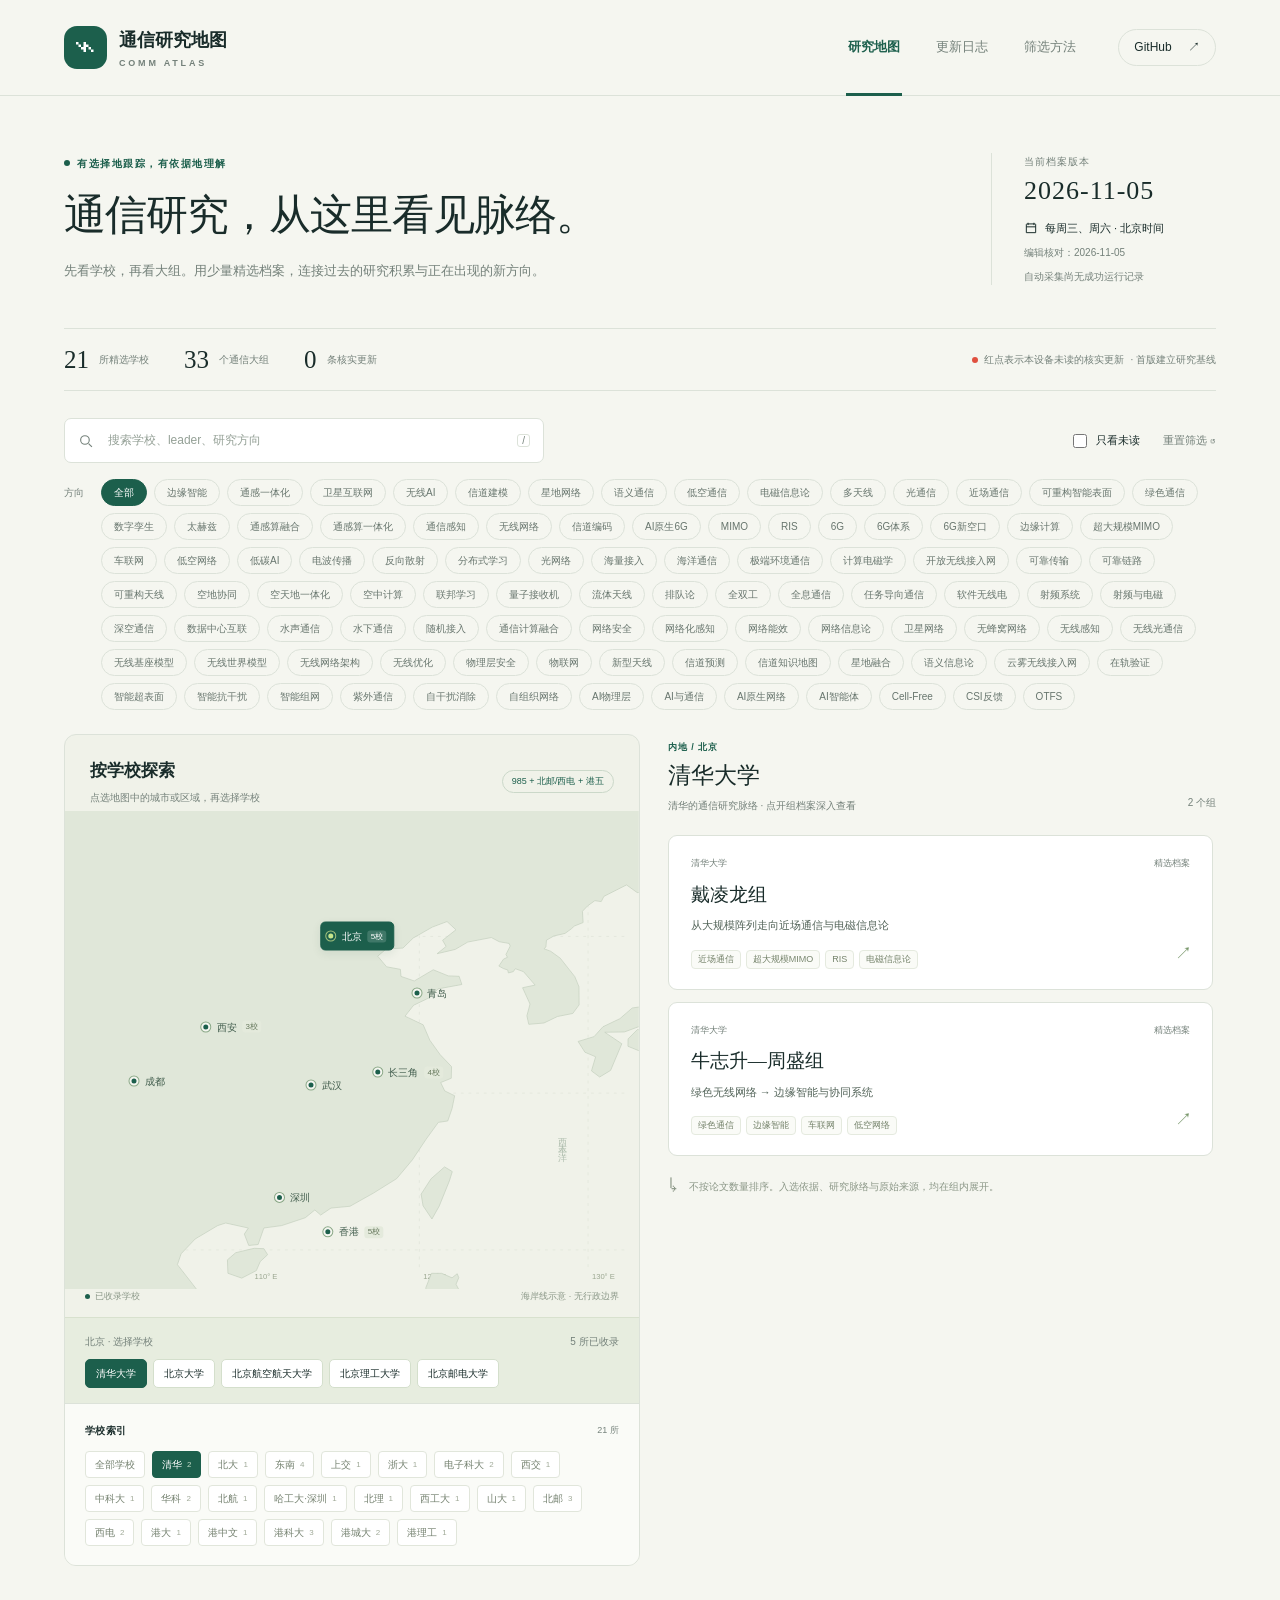
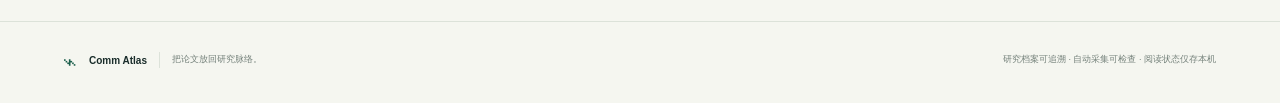
==== index.html @ b3188ad3 "Build curated communication group atlas with evidence and scheduled updates" ====
<!doctype html>
<html lang="zh-CN">
<head>
  <meta charset="utf-8">
  <meta name="viewport" content="width=device-width,initial-scale=1">
  <meta name="theme-color" content="#f4f5ef">
  <meta name="description" content="精选985、北邮、西电与香港五所大学的通信研究大组，按学校地图浏览研究主线与核实更新。">
  <title>通信研究地图 · Comm Atlas</title>
  <link rel="stylesheet" href="styles.css">
  <script src="app.js" defer></script>
</head>
<body>
<a class="skip-link" href="#workspace">跳到研究地图</a>
<header class="topbar">
  <a class="brand" href="./" aria-label="通信研究地图首页"><span class="brand-symbol" aria-hidden="true">⌁</span><span>通信研究地图<small>COMM ATLAS</small></span></a>
  <nav class="topnav" aria-label="主导航"><button class="nav-item active" data-view="atlas" type="button">研究地图</button><button class="nav-item" data-view="changes" type="button">更新日志 <span id="change-count"></span></button><button class="nav-item" data-view="method" type="button">筛选方法</button></nav>
  <a class="github-link" id="github-link" href="https://github.com/hongjinrui/To-Know-Communication-Groups" target="_blank" rel="noopener noreferrer" aria-label="打开 GitHub 项目">GitHub <span aria-hidden="true">↗</span></a>
</header>
<main>
  <section class="hero" aria-labelledby="page-title">
    <div class="hero-main"><p class="eyebrow"><span class="live-marker"></span> 有选择地跟踪，有依据地理解</p><h1 id="page-title">通信研究，<br class="mobile-break">从这里看见脉络。</h1><p class="hero-description">先看学校，再看大组。用少量精选档案，连接过去的研究积累与正在出现的新方向。</p></div>
    <div class="hero-aside"><div class="edition-label">当前档案版本</div><div id="edition" class="edition-date">正在读取</div><div class="schedule"><svg width="14" height="14" viewBox="0 0 24 24" fill="none" aria-hidden="true"><path d="M7 3v4M17 3v4M4 10h16M5 5h14a1 1 0 0 1 1 1v14H4V6a1 1 0 0 1 1-1Z" stroke="currentColor" stroke-width="1.7"/></svg> 每周三、周六 · 北京时间</div><div id="editorial-status" class="collection-status"></div><div id="collection-status" class="collection-status">核实档案与自动采集分别标记</div></div>
  </section>
  <div class="overview-strip" aria-label="档案规模"><div><strong id="school-total">—</strong><span>所精选学校</span></div><div><strong id="group-total">—</strong><span>个通信大组</span></div><div><strong id="verified-total">—</strong><span>条核实更新</span></div><p><span class="small-dot" aria-hidden="true"></span> 红点表示本设备未读的核实更新<span class="mobile-hide"> · 首版建立研究基线</span></p></div>
  <section id="atlas-view" class="view active" aria-label="研究地图">
    <div class="toolbar"><label class="search-field"><svg width="18" height="18" viewBox="0 0 24 24" fill="none" aria-hidden="true"><circle cx="10.5" cy="10.5" r="6.5" stroke="currentColor" stroke-width="1.7"/><path d="m16 16 5 5" stroke="currentColor" stroke-width="1.7"/></svg><input id="search" type="search" autocomplete="off" placeholder="搜索学校、leader、研究方向" aria-label="搜索学校、组负责人或研究方向"><kbd aria-hidden="true">/</kbd></label><label class="unread-filter"><input id="unread-only" type="checkbox"><span>只看未读</span></label><button id="reset-filters" class="text-button" type="button">重置筛选 ↺</button></div>
    <div class="topic-toolbar"><span class="filter-label">方向</span><div id="topic-filters" class="topic-filters" aria-label="按研究方向筛选"></div></div>
    <div id="workspace" class="workspace" tabindex="-1">
      <section class="map-panel" aria-labelledby="map-title"><div class="panel-heading"><div><h2 id="map-title">按学校探索</h2><p>点选地图中的城市或区域，再选择学校</p></div><span class="scope-badge">985 + 北邮/西电 + 港五</span></div><div id="map" class="map" aria-label="学校地理位置示意图"><div class="map-loading">正在绘制学校地图…</div></div><div class="map-footer"><span><i class="map-legend-dot"></i> 已收录学校</span><span>海岸线示意 · 无行政边界</span></div><div id="city-schools" class="city-schools" aria-live="polite"></div><div class="school-explorer"><div class="mini-heading"><h3>学校索引</h3><span id="school-visible-count"></span></div><div id="school-index" class="school-index"></div></div></section>
      <section class="groups-panel" aria-labelledby="groups-title"><div class="groups-heading"><div><p id="selected-school-overline" class="eyebrow">精选研究档案</p><h2 id="groups-title">从一个学校开始</h2><p id="groups-subtitle">选择学校，查看该校值得长期跟踪的大组。</p></div><span id="visible-groups" class="count-label"></span></div><div id="group-list" class="group-list" aria-live="polite"></div><div class="editor-note"><span aria-hidden="true">↳</span><p>不按论文数量排序。入选依据、研究脉络与原始来源，均在组内展开。</p></div></section>
    </div>
  </section>
  <section id="changes-view" class="view reading-view" aria-labelledby="changes-title" hidden><div class="section-intro"><p class="eyebrow">RESEARCH LOG</p><h2 id="changes-title">只看值得关注的变化</h2><p>已核实更新进入组日志并点亮红点。arXiv 自动采集的论文先进入候选池，尚不代表方向发生变化。</p></div><p id="pipeline-status" class="pipeline-status"></p><div id="updates-feed"></div><details class="candidate-section"><summary><span>arXiv 待核实候选</span><span id="candidate-count">0 篇</span></summary><p class="muted">仅命中作者及通信相关关键词。归属、贡献与研究方向仍需结合论文和组官网复核，不计为核实更新。</p><div id="candidate-list"></div></details></section>
  <section id="method-view" class="view reading-view" aria-labelledby="method-title" hidden><div class="section-intro"><p class="eyebrow">EDITORIAL PRINCIPLES</p><h2 id="method-title">少而准，比全而杂更有用。</h2><p>这是一个有取舍、可纠正的研究观察名单，不是学者排名，也不是对未收录团队的评价。</p></div><div class="method-grid"><article class="method-card"><span>01 / 范围</span><h3>先守住学科与学校边界</h3><p>以通信工程为主线，关注无线通信、网络、信息理论及相关信号处理。境内以985为范围，并补充北京邮电大学、西安电子科技大学；香港限港大、港中文、港科大、港城大、港理工。其他学校与境外地区暂不纳入。</p></article><article class="method-card"><span>02 / 入选</span><h3>看积累与团队，而非发文量</h3><p>交叉查看持续的研究主线、稳定团队或实验室、代表性贡献和同行认可。个人荣誉只是证据之一；不因单篇热点论文或论文数量直接入选。</p></article><article class="method-card"><span>03 / 归纳</span><h3>明确区分事实与跟踪问题</h3><p>“过去积累”和“当前方向”由公开来源支持。“下一步看什么”是编辑提出的观察问题，不代表团队已公布的未来计划。每个档案保留可回溯的原始链接。</p></article><article class="method-card"><span>04 / 更新</span><h3>先采集，再核实，最后归纳</h3><p>每周三、周六检索arXiv候选。作者重名、归属不明和仅更新版本的论文不能直接变成方向结论；核实后才进入研究日志并产生红点。</p></article><article class="method-card"><span>05 / 阅读</span><h3>让变化先被看见</h3><p>本轮更新标签比较档案发布版本；红点表示这台设备尚未读过的核实更新。打开组档案即可标为已读。阅读状态仅保存在当前浏览器。</p></article><article class="method-card"><span>06 / 边界</span><h3>保留不确定性与空白</h3><p>首版是精选基线，不声称穷尽全部符合条件的大组。未收录学校不等于没有好团队。合作论文不等于同一团队，预印本也不等于已通过同行评审。</p></article></div><div class="map-credit">地图海岸线：Natural Earth，1:110m land，公有领域。地图仅用于研究机构的位置示意，不表示行政边界。<a href="data/coverage.json" target="_blank" rel="noopener noreferrer">查看46所学校的范围盘点 ↗</a><a href="https://www.naturalearthdata.com/about/terms-of-use/" target="_blank" rel="noopener noreferrer">数据说明 ↗</a></div></section>
  <div id="load-error" class="error-state" hidden><h2>研究档案暂时未能读取</h2><p>请刷新页面，或通过 GitHub 项目查看数据文件。</p><button type="button" id="retry-load">重新读取</button></div>
</main>
<footer class="footer"><div><span class="footer-mark">⌁</span><strong>Comm Atlas</strong><span>把论文放回研究脉络。</span></div><p>研究档案可追溯 · 自动采集可检查 · 阅读状态仅存本机</p></footer>
<dialog id="group-dialog" class="group-dialog" aria-labelledby="detail-title"><button type="button" id="close-dialog" class="close-dialog" aria-label="关闭研究档案">×</button><div id="group-detail"></div></dialog>
<div id="toast" role="status" aria-live="polite"></div>
</body>
</html>
---- styles.css ----
:root{--bg:#f5f6f0;--paper:#fff;--ink:#192c2a;--muted:#74817a;--line:#dce2d9;--green:#1c5f4c;--green-light:#e5eee4;--lime:#c5e58b;--red:#e0503f;--amber:#97651f;--serif:Georgia,'Songti SC','Noto Serif CJK SC',serif;--sans:Inter,-apple-system,BlinkMacSystemFont,'Segoe UI','PingFang SC','Microsoft YaHei',sans-serif}*{box-sizing:border-box}body{margin:0;background:var(--bg);color:var(--ink);font:14px/1.7 var(--sans)}button,input{font:inherit}button,a,input,summary{touch-action:manipulation}button{cursor:pointer}a{color:var(--green);text-decoration:none}a:hover{text-decoration:underline}button{color:inherit}button:focus-visible,a:focus-visible,input:focus-visible,summary:focus-visible{outline:3px solid #9dbc73;outline-offset:4px}button:disabled{cursor:default}button{border:0;background:none}input{min-width:0}.skip-link{position:fixed;top:-80px;left:20px;z-index:100;background:var(--green);color:#fff;padding:12px}.skip-link:focus{top:8px}.topbar{height:96px;max-width:1440px;margin:auto;padding:0 5%;display:flex;align-items:center;gap:40px;border-bottom:1px solid var(--line)}.brand{display:flex;align-items:center;gap:12px;font-size:18px;color:var(--ink);font-weight:650;white-space:nowrap}.brand:hover{text-decoration:none}.brand small{display:block;color:var(--muted);font-size:9px;letter-spacing:2.8px;line-height:1.6}.brand-symbol{display:flex;align-items:center;justify-content:center;color:#fff;background:var(--green);height:43px;width:43px;border-radius:13px;font-size:40px;font-weight:400;line-height:1;padding-bottom:8px}.topnav{display:flex;align-self:stretch;align-items:stretch;margin-left:auto;gap:32px}.nav-item{font-size:13px;color:var(--muted);position:relative;padding:0 2px}.nav-item.active{color:var(--green);font-weight:650}.nav-item.active:after{content:'';position:absolute;bottom:-1px;height:3px;left:0;right:0;background:var(--green)}#change-count:not(:empty){background:var(--green-light);color:var(--green);padding:1px 6px;border-radius:10px;font-size:10px;margin-left:3px}.github-link{font-size:12px;padding:7px 15px;border:1px solid var(--line);border-radius:99px;color:var(--ink)}.github-link span{margin-left:13px}main{max-width:1440px;margin:auto;padding:0 5%}.hero{display:flex;justify-content:space-between;gap:40px;padding:57px 0 43px;align-items:center}.eyebrow{font-size:10px;text-transform:uppercase;letter-spacing:1.5px;color:var(--green);font-weight:650;margin:0 0 15px;display:flex;align-items:center;gap:7px}.live-marker{display:inline-block;width:6px;height:6px;border-radius:50%;background:var(--green)}h1,h2,h3,p{margin-top:0}h1{font-family:var(--serif);font-weight:500;font-size:42px;letter-spacing:-1px;line-height:1.35;margin:0 0 16px}.hero-description{font-size:13px;line-height:1.9;color:var(--muted);margin:0;max-width:580px}.hero-aside{min-width:225px;border-left:1px solid var(--line);padding-left:32px}.edition-label{font-size:10px;color:var(--muted);letter-spacing:1px;margin-bottom:4px}.edition-date{font-family:var(--serif);font-size:26px;line-height:1.3;letter-spacing:1px;margin-bottom:11px}.schedule{font-size:11px;display:flex;align-items:center;gap:7px}.collection-status{font-size:10px;color:var(--muted);margin-top:7px;max-width:240px}.collection-status.error{color:#a36b2d}.mobile-break{display:none}.overview-strip{display:flex;gap:35px;border-top:1px solid var(--line);border-bottom:1px solid var(--line);padding:18px 0;align-items:center}.overview-strip>div{display:flex;align-items:center;gap:10px}.overview-strip strong{font-size:25px;line-height:1;font-weight:500;font-family:var(--serif)}.overview-strip span{font-size:10px;color:var(--muted)}.overview-strip p{margin:0 0 0 auto;font-size:10px;color:var(--muted);display:flex;align-items:center;gap:6px}.small-dot{height:6px;width:6px;border-radius:50%;background:var(--red);display:inline-block;flex-shrink:0}.toolbar{display:flex;align-items:center;padding:27px 0 16px;gap:23px}.search-field{display:flex;align-items:center;gap:12px;background:#fff;border:1px solid var(--line);border-radius:7px;padding:10px 13px;width:480px;color:var(--muted)}.search-field:focus-within{border-color:var(--green)}.search-field input{border:0;outline:0!important;background:none;width:100%;font-size:12px;color:var(--ink)}.search-field input::placeholder{color:#94a096}.search-field kbd{font:10px var(--sans);border:1px solid var(--line);border-radius:3px;padding:0 4px}.unread-filter{margin-left:auto;display:flex;align-items:center;gap:6px;font-size:11px;cursor:pointer;white-space:nowrap}.unread-filter input{accent-color:var(--green);height:14px;width:14px}.text-button{font-size:11px;color:var(--muted);padding:6px 0;white-space:nowrap}.text-button:hover{color:var(--green)}.topic-toolbar{display:flex;align-items:flex-start;gap:17px;padding:0 0 24px}.filter-label{font-size:10px;color:var(--muted);padding-top:5px;white-space:nowrap}.topic-filters{display:flex;gap:7px;flex-wrap:wrap}.topic-chip{font-size:10px;color:#68766e;padding:3px 12px;border:1px solid var(--line);border-radius:99px;line-height:1.9;background:transparent;transition:background .15s,color .15s}.topic-chip:hover{background:#edf0e8}.topic-chip.active{background:var(--green);border-color:var(--green);color:#fff}.workspace{display:grid;grid-template-columns:1.05fr 1fr;gap:28px;outline:none}.map-panel{border:1px solid var(--line);border-radius:12px;background:#f0f2e9;overflow:hidden;align-self:start}.panel-heading{padding:22px 25px 5px;display:flex;align-items:center;justify-content:space-between}.panel-heading h2{font-size:17px;margin:0 0 3px;font-weight:600}.panel-heading p{font-size:10px;margin:0;color:var(--muted)}.scope-badge{font-size:9px;color:var(--green);border:1px solid #cbd8c9;border-radius:99px;padding:3px 9px;white-space:nowrap}.map{position:relative;width:100%;aspect-ratio:1.2;isolation:isolate}.map-svg{width:100%;height:100%;display:block}.land{fill:#e0e7d9;stroke:#c4d0bf;stroke-width:.7;vector-effect:non-scaling-stroke}.grid-line{stroke:#dfe4d9;stroke-width:.7;stroke-dasharray:3 5}.map-coordinate{font-size:8px;fill:#9ba791;font-family:var(--sans)}.map-pin{position:absolute;transform:translate(-50%,-50%);display:flex;align-items:center;gap:6px;padding:5px 7px 5px 5px;border:1px solid transparent;border-radius:5px;font-size:10px;white-space:nowrap;z-index:2;transition:background .2s,opacity .2s;color:#405c4c}.map-pin i{display:block;width:9px;height:9px;border:2px solid var(--bg);border-radius:50%;background:var(--green);box-shadow:0 0 0 1px #8aa887;flex-shrink:0}.map-pin b{font-weight:550}.map-pin small{font-size:8px;background:#e4eadc;color:#67795d;border-radius:3px;padding:0 3px;line-height:1.5}.map-pin:hover,.map-pin.active{background:var(--green);border-color:var(--green);color:#fff;z-index:3;box-shadow:0 3px 10px #16432f16}.map-pin.active i,.map-pin:hover i{background:var(--lime);border-color:var(--green);box-shadow:0 0 0 1px #a1c17d}.map-pin.active small,.map-pin:hover small{background:#ffffff28;color:#fff}.map-pin.muted{opacity:.24}.map-pin.unread:after{content:'';width:5px;height:5px;background:var(--red);border:1px solid var(--bg);position:absolute;right:2px;top:1px;border-radius:50%}.map-water-label{position:absolute;font-size:9px;letter-spacing:5px;color:#aebdad;right:12%;top:67%;z-index:-1;writing-mode:vertical-rl}.map-loading{position:absolute;inset:0;display:grid;place-content:center;color:var(--muted);font-size:12px}.map-footer{padding:0 20px 13px;display:flex;justify-content:space-between;gap:10px;color:#8b9888;font-size:9px}.map-footer>span:first-child{display:flex;align-items:center;gap:5px}.map-legend-dot{display:inline-block;width:5px;height:5px;background:var(--green);border-radius:50%}.city-schools:empty{display:none}.city-schools{background:#e7eddf;padding:15px 20px;border-top:1px solid #d8e1ce}.city-label{font-size:10px;color:var(--muted);margin-bottom:9px;display:flex;justify-content:space-between}.city-school-buttons{display:flex;flex-wrap:wrap;gap:6px}.city-school-buttons button{padding:5px 10px;background:#fff;border:1px solid #d4dfcc;border-radius:5px;font-size:10px}.city-school-buttons button.active{background:var(--green);color:white;border-color:var(--green)}.school-explorer{padding:18px 20px 19px;background:#fafbf7;border-top:1px solid var(--line)}.mini-heading{display:flex;justify-content:space-between;align-items:center;margin-bottom:12px}.mini-heading h3{font-size:10px;font-weight:600;letter-spacing:.3px;margin:0}.mini-heading span{font-size:9px;color:var(--muted)}.school-index{display:flex;flex-wrap:wrap;gap:7px}.school-index button{font-size:10px;color:#74816f;border:1px solid #e1e6db;border-radius:4px;padding:4px 9px;background:var(--paper);display:flex;align-items:center;gap:5px}.school-index button.active{background:var(--green);color:#fff;border-color:var(--green)}.school-index button:hover{border-color:#86a17d}.school-index button small{font-size:8px;color:#a0aa98}.school-index button.active small{color:#c6dcc8}.groups-panel{min-width:0}.groups-heading{display:flex;align-items:flex-end;justify-content:space-between;gap:10px;padding:6px 0 21px}.groups-heading .eyebrow{font-size:9px;letter-spacing:1px;margin-bottom:5px}.groups-heading h2{font-size:23px;font-weight:500;font-family:var(--serif);margin:0 0 5px;line-height:1.4}.groups-heading p:last-child{font-size:10px;color:var(--muted);margin:0}.count-label{font-size:10px;color:var(--muted);white-space:nowrap;padding-bottom:3px}.group-list{display:flex;flex-direction:column;gap:12px;max-height:810px;overflow:auto;padding:0 3px 3px 0;scrollbar-width:thin;scrollbar-color:#bfcbbb transparent}.group-card{background:var(--paper);border:1px solid var(--line);border-radius:9px;text-align:left;display:block;width:100%;padding:20px 22px;transition:border-color .16s,box-shadow .16s,transform .16s;position:relative}.group-card:hover{border-color:#9fb797;box-shadow:0 4px 18px #223d2410;transform:translateY(-1px)}.group-card .card-overline{display:flex;justify-content:space-between;align-items:center;color:var(--muted);font-size:9px;margin-bottom:9px}.group-card h3{font-size:19px;font-family:var(--serif);font-weight:500;line-height:1.5;margin:0 0 6px;display:flex;align-items:center;gap:7px}.group-card h3 .small-dot{width:6px;height:6px;align-self:flex-start;margin-top:8px}.group-card .tagline{font-size:11px;color:#536459;line-height:1.85;margin:0 0 14px;padding-right:12px}.group-card .tags{display:flex;gap:5px;flex-wrap:wrap;padding-right:20px}.tag{font-size:9px;color:#75836b;border:1px solid #e5eadf;background:#fafbf7;border-radius:4px;padding:1px 6px;display:inline-block}.card-arrow{position:absolute;right:20px;bottom:20px;font-size:17px;color:#779669}.edition-badge{font-size:8px;background:#f4eddc;color:var(--amber);border:1px solid #e9ddbe;padding:0 6px;border-radius:3px}.editor-note{display:flex;gap:11px;align-items:flex-start;margin-top:19px;color:#8b9787;font-size:10px}.editor-note>span{font-size:19px;line-height:1}.editor-note p{margin:0}.empty-state{padding:50px 30px;border:1px dashed var(--line);border-radius:9px;text-align:center;color:var(--muted);background:#ffffff60;font-size:12px}.empty-state>span{display:block;font-size:27px;color:#b0bea5;margin-bottom:8px}.empty-state h3{font-size:15px;font-weight:500;color:#4c6555;margin:0 0 7px}.empty-state p{font-size:11px;margin:0;line-height:1.9}.view[hidden]{display:none!important}.reading-view{max-width:1000px;margin:0 auto;padding:45px 0 10px}.section-intro{max-width:660px;margin-bottom:30px}.section-intro h2{font-family:var(--serif);font-size:29px;font-weight:500;margin-bottom:13px;line-height:1.5}.section-intro>p:last-child{font-size:12px;line-height:1.95;color:var(--muted)}.method-grid{display:grid;grid-template-columns:1fr 1fr;gap:20px}.method-card{border:1px solid var(--line);background:#fff;padding:24px 27px;border-radius:9px}.method-card>span{font-size:9px;color:#8ca17b;letter-spacing:1px}.method-card h3{font-size:16px;margin:10px 0;font-weight:550}.method-card p{font-size:11px;color:var(--muted);line-height:2;margin:0}.map-credit{font-size:10px;color:#8a9784;margin-top:25px;line-height:1.9}.map-credit a{margin-left:6px}.log-entry{position:relative;border-left:1px solid #d6e0cf;padding:0 0 27px 27px;margin-left:5px}.log-entry:before{content:'';height:7px;width:7px;position:absolute;background:var(--green);border:3px solid var(--bg);box-shadow:0 0 0 1px #bed0b2;border-radius:50%;left:-7px;top:4px}.log-date{font-size:10px;color:#8a9b7d;letter-spacing:.5px}.log-entry h3{font-size:16px;margin:4px 0 7px;font-weight:550}.log-entry p{font-size:12px;color:#6e7f70;line-height:1.95;margin:0}.log-group-link{font-size:10px;color:var(--green);padding:0;text-decoration:underline;margin-bottom:8px;text-underline-offset:3px}.log-type{font-size:8px;background:var(--green-light);color:var(--green);padding:2px 6px;border-radius:3px;margin-left:7px;vertical-align:middle}.candidate-section{margin-top:30px;border:1px solid var(--line);border-radius:9px;background:#ffffff70;padding:0 23px}.candidate-section>summary{padding:18px 0;cursor:pointer;font-size:12px;display:flex;justify-content:space-between;gap:15px}.candidate-section>summary:before{content:'+';margin-right:8px;color:var(--muted)}.candidate-section[open]>summary:before{content:'−'}.candidate-section>summary>span:first-child{margin-right:auto}.candidate-section>summary>span:last-child{font-size:10px;color:var(--muted)}.candidate-section .muted{font-size:11px;color:var(--muted);line-height:1.9}.candidate-card{padding:16px 0;border-top:1px solid var(--line)}.candidate-card h4{font-size:12px;line-height:1.7;font-weight:550;margin:0 0 7px}.candidate-card p{font-size:10px;color:var(--muted);margin:0}.candidate-card a{font-size:10px;display:inline-block;margin-top:5px}.error-state{padding:50px;text-align:center;background:#fff3e4;border:1px solid #e7ccab;border-radius:10px;margin:25px 0}.error-state h2{font-size:18px}.error-state p{color:var(--muted);font-size:12px}.error-state button{border:1px solid var(--line);padding:6px 15px;border-radius:4px;background:#fff}.footer{max-width:1440px;margin:55px auto 0;padding:25px 5% 30px;border-top:1px solid var(--line);display:flex;align-items:center;justify-content:space-between;gap:20px}.footer>div{display:flex;align-items:center;gap:12px;font-size:10px}.footer-mark{color:var(--green);font-size:26px;line-height:1}.footer strong{font-weight:550}.footer>div>span:last-child{color:var(--muted);font-size:9px;border-left:1px solid var(--line);padding-left:12px}.footer p{font-size:9px;color:var(--muted);margin:0}.group-dialog{width:min(760px,calc(100% - 30px));max-height:90vh;border:1px solid #dce2d9;border-radius:15px;padding:0;color:var(--ink);background:#fafbf7;box-shadow:0 20px 100px #0d281d40}.group-dialog::backdrop{background:#132e255f;backdrop-filter:blur(3px)}.close-dialog{position:sticky;left:calc(100% - 45px);top:15px;z-index:5;display:block;margin-bottom:-45px;height:31px;width:31px;font-size:24px;line-height:24px;border:1px solid var(--line);border-radius:50%;background:#fafbf7;color:#687d6b}.close-dialog:hover{background:var(--green);color:#fff}.detail-header{padding:35px 38px 27px;background:#eef2e6;border-bottom:1px solid var(--line)}.detail-header .eyebrow{padding-right:35px;font-size:10px;margin-bottom:13px}.detail-header h2{font-family:var(--serif);font-size:32px;font-weight:500;margin:0 0 7px;line-height:1.5}.detail-tagline{font-size:13px;color:#4f6755;line-height:1.9;margin:0 0 14px}.detail-leaders{font-size:10px;color:var(--muted);margin:12px 0 0}.detail-leaders strong{color:#4d6653;font-weight:500}.detail-body{padding:27px 38px 34px}.detail-summary{font-size:12px;line-height:2;color:#5c725e;border-left:3px solid #9cb888;padding-left:16px;margin-bottom:26px}.detail-section{margin-bottom:26px}.detail-section h3{font-size:11px;font-weight:650;letter-spacing:.6px;margin:0 0 10px;display:flex;align-items:center;gap:9px}.detail-section h3>span{font-size:9px;color:#7a9972;letter-spacing:1px;font-weight:400}.detail-section p{font-size:12px;line-height:2.05;color:#5c705e;margin-bottom:0;white-space:pre-line}.next-question{background:#f0f3e9;border:1px solid #dce5d4;border-radius:7px;padding:16px 18px}.next-question>p.note{font-size:9px;color:#8a9a81;margin-top:8px}.detail-collapsible{border-top:1px solid var(--line);margin-top:18px}.detail-collapsible summary{cursor:pointer;padding:16px 0;font-size:12px;color:#3d5e47;font-weight:550}.detail-collapsible summary small{font-size:9px;color:var(--muted);font-weight:400;margin-left:8px}.detail-collapsible .log-entry{margin-top:7px;padding-bottom:20px}.detail-collapsible .log-entry h3{font-size:13px}.detail-collapsible .log-entry p{font-size:11px}.source-list{list-style:none;padding:0;margin:0 0 8px}.source-list li{padding:11px 0;border-top:1px solid #e5e9df}.source-list a{font-size:11px;line-height:1.7;display:block}.source-list p{font-size:10px;color:var(--muted);margin:4px 0 0;line-height:1.8}.paper-list a{font-size:11px}.confidence-note{font-size:10px;line-height:1.9;color:var(--muted);background:#eff2e9;padding:12px 15px;border-radius:5px;margin-top:18px}.baseline-note{font-size:11px;color:var(--muted);background:#f0f3e9;padding:16px 18px;border-radius:7px;line-height:1.9}.detail-tags{display:flex;gap:6px;flex-wrap:wrap}.detail-tags .tag{background:#ffffff80;border-color:#d9e2cf;font-size:9px}#toast{position:fixed;bottom:25px;left:50%;transform:translate(-50%,15px);background:var(--green);color:#fff;padding:10px 18px;border-radius:7px;font-size:11px;box-shadow:0 4px 20px #173e2f20;opacity:0;pointer-events:none;transition:opacity .2s,transform .2s;z-index:100}#toast.show{opacity:1;transform:translate(-50%,0)}@media(min-width:1500px){.map{aspect-ratio:1.12}}@media(max-width:1050px){.topbar{gap:25px}.topnav{gap:20px}.overview-strip{gap:20px}.overview-strip p .mobile-hide{display:none}.workspace{gap:20px;grid-template-columns:1fr 1fr}.panel-heading{padding:19px 18px 5px}.scope-badge{font-size:8px}.map{aspect-ratio:.98}.map-pin{font-size:9px;gap:3px;padding:3px}.map-pin i{height:7px;width:7px}.group-card{padding:17px 18px}.group-card h3{font-size:17px}.hero{padding-top:45px}h1{font-size:36px}.hero-description{max-width:470px}.hero-aside{padding-left:24px;min-width:210px}.overview-strip strong{font-size:23px}.overview-strip span{font-size:9px}.overview-strip p{font-size:9px}.school-index button{font-size:9px}.footer{margin-top:40px}}@media(max-width:760px){.topbar{height:77px;padding:0 5%;gap:20px;flex-wrap:wrap;position:relative;margin-bottom:43px}.brand{font-size:16px}.brand-symbol{height:36px;width:36px;font-size:34px;border-radius:11px}.brand small{font-size:8px;letter-spacing:2px}.github-link{margin-left:auto;font-size:10px;padding:5px 11px}.topnav{position:absolute;height:44px;top:76px;left:5%;right:5%;gap:28px;margin:0;border-bottom:1px solid var(--line)}.nav-item{font-size:11px}.hero{padding:30px 0;gap:20px;align-items:flex-start}.hero .eyebrow{font-size:8px;letter-spacing:.8px;margin-bottom:12px}h1{font-size:31px;letter-spacing:-.6px;margin-bottom:12px}.hero-description{font-size:11px;line-height:1.9;max-width:430px}.hero-aside{display:none}.overview-strip{gap:22px;flex-wrap:wrap;padding:16px 0 13px;row-gap:14px}.overview-strip>div{gap:7px}.overview-strip strong{font-size:22px}.overview-strip p{width:100%;margin:0;font-size:9px}.overview-strip span{font-size:9px}.toolbar{padding:22px 0 14px;gap:15px;flex-wrap:wrap}.search-field{width:100%;padding:9px 12px;order:0}.search-field input{font-size:12px}.unread-filter{margin-left:0;order:1;font-size:10px}.text-button{order:2;margin-left:auto;font-size:10px}.topic-toolbar{padding-bottom:21px;gap:13px}.topic-chip{font-size:9px;padding:2px 10px}.filter-label{font-size:9px;padding-top:4px}.topic-filters{gap:6px}.workspace{display:flex;flex-direction:column;gap:25px}.map-panel{width:100%}.map{aspect-ratio:1.3}.map-pin{font-size:10px;padding:4px 6px;gap:5px}.map-pin i{height:8px;width:8px}.panel-heading{padding:19px 20px 2px}.panel-heading h2{font-size:16px}.panel-heading p{font-size:9px}.scope-badge{font-size:8px}.map-footer{font-size:8px}.school-explorer{padding:15px 18px}.school-index{gap:6px}.school-index button{font-size:9px;padding:4px 8px}.groups-heading{padding:0 0 16px}.groups-heading h2{font-size:24px}.group-list{max-height:none;overflow:visible;padding:0;gap:11px}.group-card{padding:19px 20px}.group-card h3{font-size:20px}.group-card .tagline{font-size:11px}.group-card .card-overline{font-size:9px}.editor-note{margin-top:17px}.footer{margin-top:35px;padding-top:22px;flex-wrap:wrap;gap:10px}.footer>div{font-size:10px;gap:10px}.footer p{width:100%;font-size:8px;margin-left:31px}.reading-view{padding-top:30px}.section-intro h2{font-size:25px}.section-intro>p:last-child{font-size:11px}.method-grid{grid-template-columns:1fr;gap:12px}.method-card{padding:20px 23px}.method-card h3{font-size:15px}.method-card p{font-size:11px}.candidate-section{padding:0 17px}.log-entry{padding-left:20px}.log-entry h3{font-size:14px}.log-entry p{font-size:11px}.detail-header{padding:30px 24px 23px}.detail-header h2{font-size:27px}.detail-tagline{font-size:12px}.detail-header .eyebrow{font-size:9px}.detail-body{padding:23px 24px 26px}.detail-summary{font-size:11px}.detail-section p{font-size:11px}.detail-section h3{font-size:10px}.detail-leaders{font-size:9px}.group-dialog{max-height:93vh}.detail-collapsible summary{font-size:11px}.confidence-note{font-size:9px}.baseline-note{font-size:10px}.next-question{padding:14px}.map-credit{font-size:9px}}@media(max-width:390px){.mobile-break{display:block}.hero-description{max-width:310px}.overview-strip{gap:14px}.overview-strip>div{gap:5px}.overview-strip strong{font-size:21px}.overview-strip span{font-size:8px}.map{aspect-ratio:1.07}.map-pin{font-size:9px}.topic-toolbar{gap:10px}.tag{font-size:8px}.scope-badge{display:none}}@media(prefers-reduced-motion:reduce){*{transition:none!important;scroll-behavior:auto!important}}
.pipeline-status{font-size:10px;line-height:1.9;color:var(--muted);border:1px solid var(--line);background:#edf2e5;border-radius:6px;padding:12px 15px;margin:0 0 28px}.log-sources{font-size:10px;line-height:1.9;margin-top:8px}.log-sources a{text-decoration:underline;text-underline-offset:3px}@media(max-width:1050px){.scope-badge{max-width:140px;white-space:normal;text-align:center;line-height:1.5}}@media(max-width:760px){.scope-badge{max-width:150px}.pipeline-status{font-size:9px}.map-pin b{font-size:9px}}
.pin-shenzhen{transform:translate(-100%,-90%)}.pin-hongkong{transform:translate(-5%,15%)}
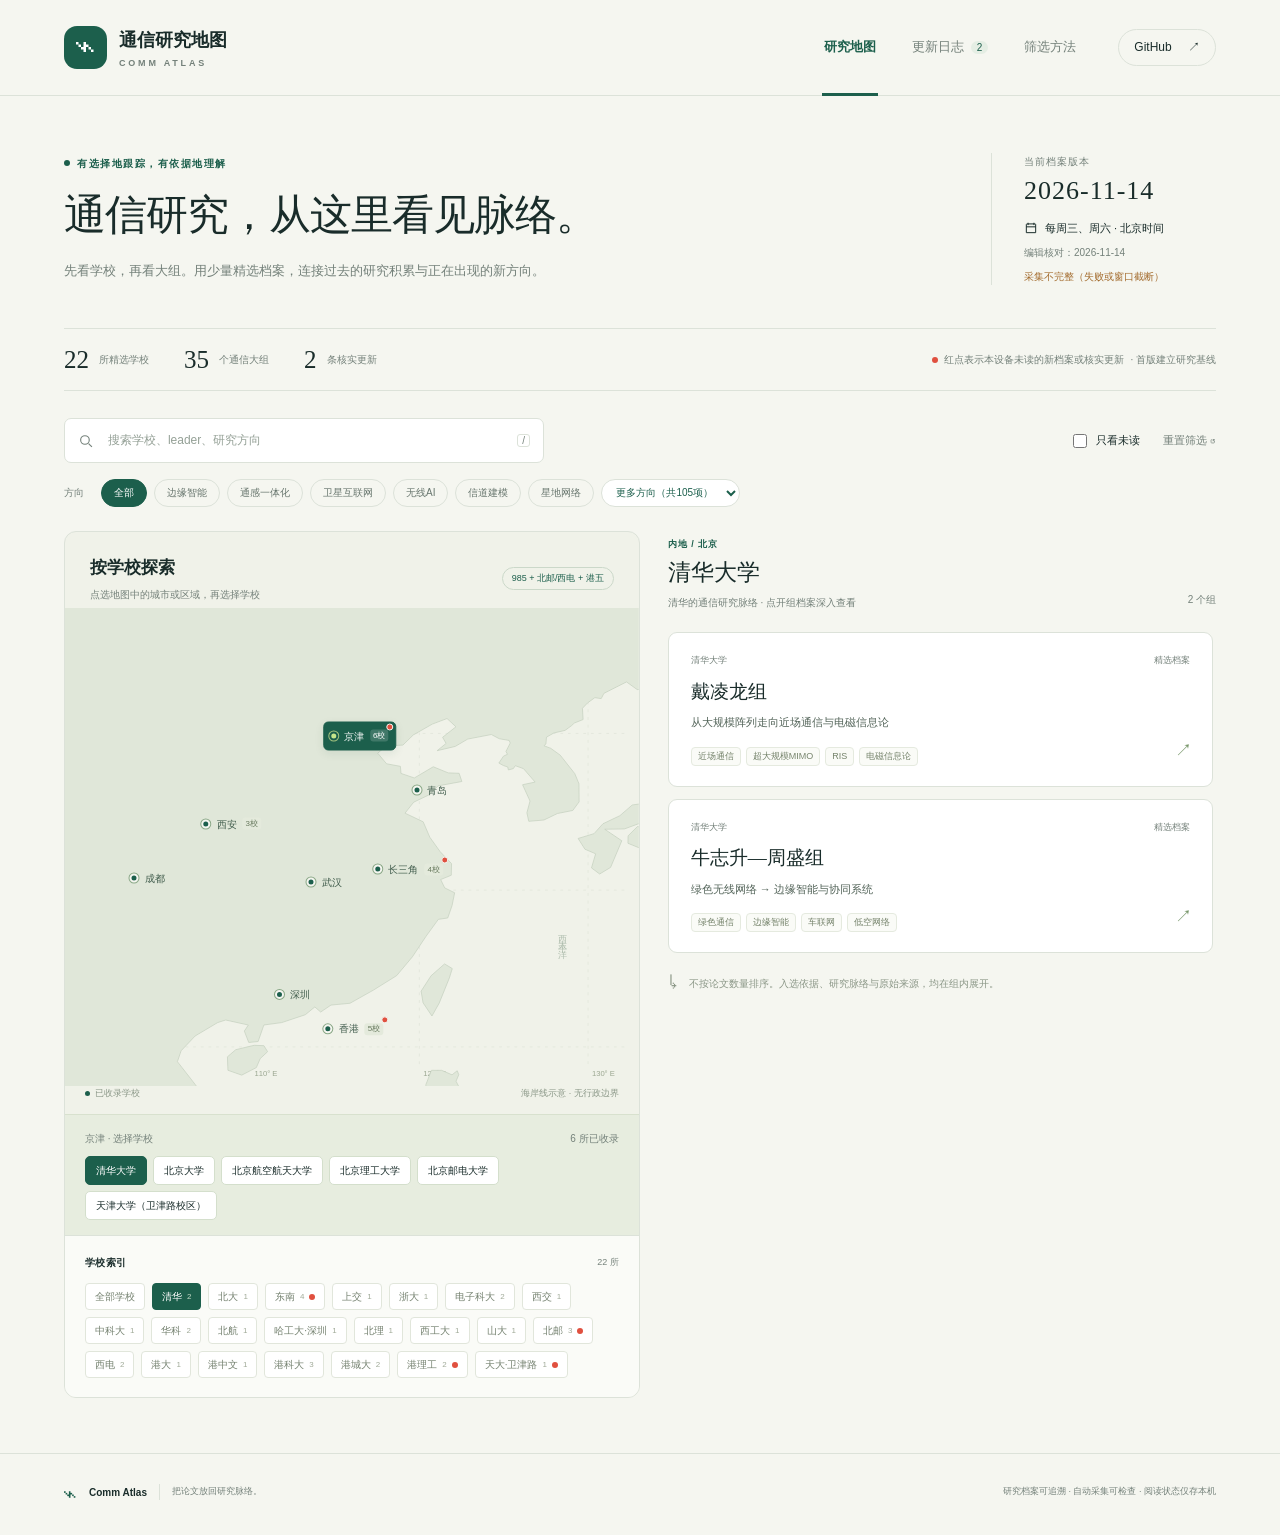
==== commit 90d2c13f: "Add curated RFIC and optical communication group baselines after Nov 14 review" ====
--- a/index.html
+++ b/index.html
@@ -21,7 +21,7 @@
     <div class="hero-main"><p class="eyebrow"><span class="live-marker"></span> 有选择地跟踪，有依据地理解</p><h1 id="page-title">通信研究，<br class="mobile-break">从这里看见脉络。</h1><p class="hero-description">先看学校，再看大组。用少量精选档案，连接过去的研究积累与正在出现的新方向。</p></div>
     <div class="hero-aside"><div class="edition-label">当前档案版本</div><div id="edition" class="edition-date">正在读取</div><div class="schedule"><svg width="14" height="14" viewBox="0 0 24 24" fill="none" aria-hidden="true"><path d="M7 3v4M17 3v4M4 10h16M5 5h14a1 1 0 0 1 1 1v14H4V6a1 1 0 0 1 1-1Z" stroke="currentColor" stroke-width="1.7"/></svg> 每周三、周六 · 北京时间</div><div id="editorial-status" class="collection-status"></div><div id="collection-status" class="collection-status">核实档案与自动采集分别标记</div></div>
   </section>
-  <div class="overview-strip" aria-label="档案规模"><div><strong id="school-total">—</strong><span>所精选学校</span></div><div><strong id="group-total">—</strong><span>个通信大组</span></div><div><strong id="verified-total">—</strong><span>条核实更新</span></div><p><span class="small-dot" aria-hidden="true"></span> 红点表示本设备未读的核实更新<span class="mobile-hide"> · 首版建立研究基线</span></p></div>
+  <div class="overview-strip" aria-label="档案规模"><div><strong id="school-total">—</strong><span>所精选学校</span></div><div><strong id="group-total">—</strong><span>个通信大组</span></div><div><strong id="verified-total">—</strong><span>条核实更新</span></div><p><span class="small-dot" aria-hidden="true"></span> 红点表示本设备未读的新档案或核实更新<span class="mobile-hide"> · 首版建立研究基线</span></p></div>
   <section id="atlas-view" class="view active" aria-label="研究地图">
     <div class="toolbar"><label class="search-field"><svg width="18" height="18" viewBox="0 0 24 24" fill="none" aria-hidden="true"><circle cx="10.5" cy="10.5" r="6.5" stroke="currentColor" stroke-width="1.7"/><path d="m16 16 5 5" stroke="currentColor" stroke-width="1.7"/></svg><input id="search" type="search" autocomplete="off" placeholder="搜索学校、leader、研究方向" aria-label="搜索学校、组负责人或研究方向"><kbd aria-hidden="true">/</kbd></label><label class="unread-filter"><input id="unread-only" type="checkbox"><span>只看未读</span></label><button id="reset-filters" class="text-button" type="button">重置筛选 ↺</button></div>
     <div class="topic-toolbar"><span class="filter-label">方向</span><div id="topic-filters" class="topic-filters" aria-label="按研究方向筛选"></div></div>
@@ -31,7 +31,7 @@
     </div>
   </section>
   <section id="changes-view" class="view reading-view" aria-labelledby="changes-title" hidden><div class="section-intro"><p class="eyebrow">RESEARCH LOG</p><h2 id="changes-title">只看值得关注的变化</h2><p>已核实更新进入组日志并点亮红点。arXiv 自动采集的论文先进入候选池，尚不代表方向发生变化。</p></div><p id="pipeline-status" class="pipeline-status"></p><div id="updates-feed"></div><details class="candidate-section"><summary><span>arXiv 待核实候选</span><span id="candidate-count">0 篇</span></summary><p class="muted">仅命中作者及通信相关关键词。归属、贡献与研究方向仍需结合论文和组官网复核，不计为核实更新。</p><div id="candidate-list"></div></details></section>
-  <section id="method-view" class="view reading-view" aria-labelledby="method-title" hidden><div class="section-intro"><p class="eyebrow">EDITORIAL PRINCIPLES</p><h2 id="method-title">少而准，比全而杂更有用。</h2><p>这是一个有取舍、可纠正的研究观察名单，不是学者排名，也不是对未收录团队的评价。</p></div><div class="method-grid"><article class="method-card"><span>01 / 范围</span><h3>先守住学科与学校边界</h3><p>以通信工程为主线，关注无线通信、网络、信息理论及相关信号处理。境内以985为范围，并补充北京邮电大学、西安电子科技大学；香港限港大、港中文、港科大、港城大、港理工。其他学校与境外地区暂不纳入。</p></article><article class="method-card"><span>02 / 入选</span><h3>看积累与团队，而非发文量</h3><p>交叉查看持续的研究主线、稳定团队或实验室、代表性贡献和同行认可。个人荣誉只是证据之一；不因单篇热点论文或论文数量直接入选。</p></article><article class="method-card"><span>03 / 归纳</span><h3>明确区分事实与跟踪问题</h3><p>“过去积累”和“当前方向”由公开来源支持。“下一步看什么”是编辑提出的观察问题，不代表团队已公布的未来计划。每个档案保留可回溯的原始链接。</p></article><article class="method-card"><span>04 / 更新</span><h3>先采集，再核实，最后归纳</h3><p>每周三、周六检索arXiv候选。作者重名、归属不明和仅更新版本的论文不能直接变成方向结论；核实后才进入研究日志并产生红点。</p></article><article class="method-card"><span>05 / 阅读</span><h3>让变化先被看见</h3><p>本轮更新标签比较档案发布版本；红点表示这台设备尚未读过的核实更新。打开组档案即可标为已读。阅读状态仅保存在当前浏览器。</p></article><article class="method-card"><span>06 / 边界</span><h3>保留不确定性与空白</h3><p>首版是精选基线，不声称穷尽全部符合条件的大组。未收录学校不等于没有好团队。合作论文不等于同一团队，预印本也不等于已通过同行评审。</p></article></div><div class="map-credit">地图海岸线：Natural Earth，1:110m land，公有领域。地图仅用于研究机构的位置示意，不表示行政边界。<a href="data/coverage.json" target="_blank" rel="noopener noreferrer">查看46所学校的范围盘点 ↗</a><a href="https://www.naturalearthdata.com/about/terms-of-use/" target="_blank" rel="noopener noreferrer">数据说明 ↗</a></div></section>
+  <section id="method-view" class="view reading-view" aria-labelledby="method-title" hidden><div class="section-intro"><p class="eyebrow">EDITORIAL PRINCIPLES</p><h2 id="method-title">少而准，比全而杂更有用。</h2><p>这是一个有取舍、可纠正的研究观察名单，不是学者排名，也不是对未收录团队的评价。</p></div><div class="method-grid"><article class="method-card"><span>01 / 范围</span><h3>先守住学科与学校边界</h3><p>以通信工程为主线，关注无线通信、网络、信息理论及相关信号处理。境内以985为范围，并补充北京邮电大学、西安电子科技大学；香港限港大、港中文、港科大、港城大、港理工。其他学校与境外地区暂不纳入。</p></article><article class="method-card"><span>02 / 入选</span><h3>看积累与团队，而非发文量</h3><p>交叉查看持续的研究主线、稳定团队或实验室、代表性贡献和同行认可。个人荣誉只是证据之一；不因单篇热点论文或论文数量直接入选。</p></article><article class="method-card"><span>03 / 归纳</span><h3>明确区分事实与跟踪问题</h3><p>“过去积累”和“当前方向”由公开来源支持。“下一步看什么”是编辑提出的观察问题，不代表团队已公布的未来计划。每个档案保留可回溯的原始链接。</p></article><article class="method-card"><span>04 / 更新</span><h3>先采集，再核实，最后归纳</h3><p>每周三、周六检索arXiv候选。作者重名、归属不明和仅更新版本的论文不能直接变成方向结论；核实后才进入研究日志并产生红点。</p></article><article class="method-card"><span>05 / 阅读</span><h3>让变化先被看见</h3><p>本轮更新标签比较档案发布版本；红点表示这台设备尚未读过的新档案或核实更新。打开组档案即可标为已读。阅读状态仅保存在当前浏览器。</p></article><article class="method-card"><span>06 / 边界</span><h3>保留不确定性与空白</h3><p>首版是精选基线，不声称穷尽全部符合条件的大组。未收录学校不等于没有好团队。合作论文不等于同一团队，预印本也不等于已通过同行评审。</p></article></div><div class="map-credit">地图海岸线：Natural Earth，1:110m land，公有领域。地图仅用于研究机构的位置示意，不表示行政边界。<a href="data/coverage.json" target="_blank" rel="noopener noreferrer">查看46所学校的范围盘点 ↗</a><a href="https://www.naturalearthdata.com/about/terms-of-use/" target="_blank" rel="noopener noreferrer">数据说明 ↗</a><a href="https://www.openstreetmap.org/way/48165383" target="_blank" rel="noopener noreferrer">天大校区点位：© OpenStreetMap contributors ↗</a></div></section>
   <div id="load-error" class="error-state" hidden><h2>研究档案暂时未能读取</h2><p>请刷新页面，或通过 GitHub 项目查看数据文件。</p><button type="button" id="retry-load">重新读取</button></div>
 </main>
 <footer class="footer"><div><span class="footer-mark">⌁</span><strong>Comm Atlas</strong><span>把论文放回研究脉络。</span></div><p>研究档案可追溯 · 自动采集可检查 · 阅读状态仅存本机</p></footer>
--- a/styles.css
+++ b/styles.css
@@ -2,3 +2,4 @@
 :root{--bg:#f5f6f0;--paper:#fff;--ink:#192c2a;--muted:#74817a;--line:#dce2d9;--green:#1c5f4c;--green-light:#e5eee4;--lime:#c5e58b;--red:#e0503f;--amber:#97651f;--serif:Georgia,'Songti SC','Noto Serif CJK SC',serif;--sans:Inter,-apple-system,BlinkMacSystemFont,'Segoe UI','PingFang SC','Microsoft YaHei',sans-serif}*{box-sizing:border-box}body{margin:0;background:var(--bg);color:var(--ink);font:14px/1.7 var(--sans)}button,input{font:inherit}button,a,input,summary{touch-action:manipulation}button{cursor:pointer}a{color:var(--green);text-decoration:none}a:hover{text-decoration:underline}button{color:inherit}button:focus-visible,a:focus-visible,input:focus-visible,summary:focus-visible{outline:3px solid #9dbc73;outline-offset:4px}button:disabled{cursor:default}button{border:0;background:none}input{min-width:0}.skip-link{position:fixed;top:-80px;left:20px;z-index:100;background:var(--green);color:#fff;padding:12px}.skip-link:focus{top:8px}.topbar{height:96px;max-width:1440px;margin:auto;padding:0 5%;display:flex;align-items:center;gap:40px;border-bottom:1px solid var(--line)}.brand{display:flex;align-items:center;gap:12px;font-size:18px;color:var(--ink);font-weight:650;white-space:nowrap}.brand:hover{text-decoration:none}.brand small{display:block;color:var(--muted);font-size:9px;letter-spacing:2.8px;line-height:1.6}.brand-symbol{display:flex;align-items:center;justify-content:center;color:#fff;background:var(--green);height:43px;width:43px;border-radius:13px;font-size:40px;font-weight:400;line-height:1;padding-bottom:8px}.topnav{display:flex;align-self:stretch;align-items:stretch;margin-left:auto;gap:32px}.nav-item{font-size:13px;color:var(--muted);position:relative;padding:0 2px}.nav-item.active{color:var(--green);font-weight:650}.nav-item.active:after{content:'';position:absolute;bottom:-1px;height:3px;left:0;right:0;background:var(--green)}#change-count:not(:empty){background:var(--green-light);color:var(--green);padding:1px 6px;border-radius:10px;font-size:10px;margin-left:3px}.github-link{font-size:12px;padding:7px 15px;border:1px solid var(--line);border-radius:99px;color:var(--ink)}.github-link span{margin-left:13px}main{max-width:1440px;margin:auto;padding:0 5%}.hero{display:flex;justify-content:space-between;gap:40px;padding:57px 0 43px;align-items:center}.eyebrow{font-size:10px;text-transform:uppercase;letter-spacing:1.5px;color:var(--green);font-weight:650;margin:0 0 15px;display:flex;align-items:center;gap:7px}.live-marker{display:inline-block;width:6px;height:6px;border-radius:50%;background:var(--green)}h1,h2,h3,p{margin-top:0}h1{font-family:var(--serif);font-weight:500;font-size:42px;letter-spacing:-1px;line-height:1.35;margin:0 0 16px}.hero-description{font-size:13px;line-height:1.9;color:var(--muted);margin:0;max-width:580px}.hero-aside{min-width:225px;border-left:1px solid var(--line);padding-left:32px}.edition-label{font-size:10px;color:var(--muted);letter-spacing:1px;margin-bottom:4px}.edition-date{font-family:var(--serif);font-size:26px;line-height:1.3;letter-spacing:1px;margin-bottom:11px}.schedule{font-size:11px;display:flex;align-items:center;gap:7px}.collection-status{font-size:10px;color:var(--muted);margin-top:7px;max-width:240px}.collection-status.error{color:#a36b2d}.mobile-break{display:none}.overview-strip{display:flex;gap:35px;border-top:1px solid var(--line);border-bottom:1px solid var(--line);padding:18px 0;align-items:center}.overview-strip>div{display:flex;align-items:center;gap:10px}.overview-strip strong{font-size:25px;line-height:1;font-weight:500;font-family:var(--serif)}.overview-strip span{font-size:10px;color:var(--muted)}.overview-strip p{margin:0 0 0 auto;font-size:10px;color:var(--muted);display:flex;align-items:center;gap:6px}.small-dot{height:6px;width:6px;border-radius:50%;background:var(--red);display:inline-block;flex-shrink:0}.toolbar{display:flex;align-items:center;padding:27px 0 16px;gap:23px}.search-field{display:flex;align-items:center;gap:12px;background:#fff;border:1px solid var(--line);border-radius:7px;padding:10px 13px;width:480px;color:var(--muted)}.search-field:focus-within{border-color:var(--green)}.search-field input{border:0;outline:0!important;background:none;width:100%;font-size:12px;color:var(--ink)}.search-field input::placeholder{color:#94a096}.search-field kbd{font:10px var(--sans);border:1px solid var(--line);border-radius:3px;padding:0 4px}.unread-filter{margin-left:auto;display:flex;align-items:center;gap:6px;font-size:11px;cursor:pointer;white-space:nowrap}.unread-filter input{accent-color:var(--green);height:14px;width:14px}.text-button{font-size:11px;color:var(--muted);padding:6px 0;white-space:nowrap}.text-button:hover{color:var(--green)}.topic-toolbar{display:flex;align-items:flex-start;gap:17px;padding:0 0 24px}.filter-label{font-size:10px;color:var(--muted);padding-top:5px;white-space:nowrap}.topic-filters{display:flex;gap:7px;flex-wrap:wrap}.topic-chip{font-size:10px;color:#68766e;padding:3px 12px;border:1px solid var(--line);border-radius:99px;line-height:1.9;background:transparent;transition:background .15s,color .15s}.topic-chip:hover{background:#edf0e8}.topic-chip.active{background:var(--green);border-color:var(--green);color:#fff}.workspace{display:grid;grid-template-columns:1.05fr 1fr;gap:28px;outline:none}.map-panel{border:1px solid var(--line);border-radius:12px;background:#f0f2e9;overflow:hidden;align-self:start}.panel-heading{padding:22px 25px 5px;display:flex;align-items:center;justify-content:space-between}.panel-heading h2{font-size:17px;margin:0 0 3px;font-weight:600}.panel-heading p{font-size:10px;margin:0;color:var(--muted)}.scope-badge{font-size:9px;color:var(--green);border:1px solid #cbd8c9;border-radius:99px;padding:3px 9px;white-space:nowrap}.map{position:relative;width:100%;aspect-ratio:1.2;isolation:isolate}.map-svg{width:100%;height:100%;display:block}.land{fill:#e0e7d9;stroke:#c4d0bf;stroke-width:.7;vector-effect:non-scaling-stroke}.grid-line{stroke:#dfe4d9;stroke-width:.7;stroke-dasharray:3 5}.map-coordinate{font-size:8px;fill:#9ba791;font-family:var(--sans)}.map-pin{position:absolute;transform:translate(-50%,-50%);display:flex;align-items:center;gap:6px;padding:5px 7px 5px 5px;border:1px solid transparent;border-radius:5px;font-size:10px;white-space:nowrap;z-index:2;transition:background .2s,opacity .2s;color:#405c4c}.map-pin i{display:block;width:9px;height:9px;border:2px solid var(--bg);border-radius:50%;background:var(--green);box-shadow:0 0 0 1px #8aa887;flex-shrink:0}.map-pin b{font-weight:550}.map-pin small{font-size:8px;background:#e4eadc;color:#67795d;border-radius:3px;padding:0 3px;line-height:1.5}.map-pin:hover,.map-pin.active{background:var(--green);border-color:var(--green);color:#fff;z-index:3;box-shadow:0 3px 10px #16432f16}.map-pin.active i,.map-pin:hover i{background:var(--lime);border-color:var(--green);box-shadow:0 0 0 1px #a1c17d}.map-pin.active small,.map-pin:hover small{background:#ffffff28;color:#fff}.map-pin.muted{opacity:.24}.map-pin.unread:after{content:'';width:5px;height:5px;background:var(--red);border:1px solid var(--bg);position:absolute;right:2px;top:1px;border-radius:50%}.map-water-label{position:absolute;font-size:9px;letter-spacing:5px;color:#aebdad;right:12%;top:67%;z-index:-1;writing-mode:vertical-rl}.map-loading{position:absolute;inset:0;display:grid;place-content:center;color:var(--muted);font-size:12px}.map-footer{padding:0 20px 13px;display:flex;justify-content:space-between;gap:10px;color:#8b9888;font-size:9px}.map-footer>span:first-child{display:flex;align-items:center;gap:5px}.map-legend-dot{display:inline-block;width:5px;height:5px;background:var(--green);border-radius:50%}.city-schools:empty{display:none}.city-schools{background:#e7eddf;padding:15px 20px;border-top:1px solid #d8e1ce}.city-label{font-size:10px;color:var(--muted);margin-bottom:9px;display:flex;justify-content:space-between}.city-school-buttons{display:flex;flex-wrap:wrap;gap:6px}.city-school-buttons button{padding:5px 10px;background:#fff;border:1px solid #d4dfcc;border-radius:5px;font-size:10px}.city-school-buttons button.active{background:var(--green);color:white;border-color:var(--green)}.school-explorer{padding:18px 20px 19px;background:#fafbf7;border-top:1px solid var(--line)}.mini-heading{display:flex;justify-content:space-between;align-items:center;margin-bottom:12px}.mini-heading h3{font-size:10px;font-weight:600;letter-spacing:.3px;margin:0}.mini-heading span{font-size:9px;color:var(--muted)}.school-index{display:flex;flex-wrap:wrap;gap:7px}.school-index button{font-size:10px;color:#74816f;border:1px solid #e1e6db;border-radius:4px;padding:4px 9px;background:var(--paper);display:flex;align-items:center;gap:5px}.school-index button.active{background:var(--green);color:#fff;border-color:var(--green)}.school-index button:hover{border-color:#86a17d}.school-index button small{font-size:8px;color:#a0aa98}.school-index button.active small{color:#c6dcc8}.groups-panel{min-width:0}.groups-heading{display:flex;align-items:flex-end;justify-content:space-between;gap:10px;padding:6px 0 21px}.groups-heading .eyebrow{font-size:9px;letter-spacing:1px;margin-bottom:5px}.groups-heading h2{font-size:23px;font-weight:500;font-family:var(--serif);margin:0 0 5px;line-height:1.4}.groups-heading p:last-child{font-size:10px;color:var(--muted);margin:0}.count-label{font-size:10px;color:var(--muted);white-space:nowrap;padding-bottom:3px}.group-list{display:flex;flex-direction:column;gap:12px;max-height:810px;overflow:auto;padding:0 3px 3px 0;scrollbar-width:thin;scrollbar-color:#bfcbbb transparent}.group-card{background:var(--paper);border:1px solid var(--line);border-radius:9px;text-align:left;display:block;width:100%;padding:20px 22px;transition:border-color .16s,box-shadow .16s,transform .16s;position:relative}.group-card:hover{border-color:#9fb797;box-shadow:0 4px 18px #223d2410;transform:translateY(-1px)}.group-card .card-overline{display:flex;justify-content:space-between;align-items:center;color:var(--muted);font-size:9px;margin-bottom:9px}.group-card h3{font-size:19px;font-family:var(--serif);font-weight:500;line-height:1.5;margin:0 0 6px;display:flex;align-items:center;gap:7px}.group-card h3 .small-dot{width:6px;height:6px;align-self:flex-start;margin-top:8px}.group-card .tagline{font-size:11px;color:#536459;line-height:1.85;margin:0 0 14px;padding-right:12px}.group-card .tags{display:flex;gap:5px;flex-wrap:wrap;padding-right:20px}.tag{font-size:9px;color:#75836b;border:1px solid #e5eadf;background:#fafbf7;border-radius:4px;padding:1px 6px;display:inline-block}.card-arrow{position:absolute;right:20px;bottom:20px;font-size:17px;color:#779669}.edition-badge{font-size:8px;background:#f4eddc;color:var(--amber);border:1px solid #e9ddbe;padding:0 6px;border-radius:3px}.editor-note{display:flex;gap:11px;align-items:flex-start;margin-top:19px;color:#8b9787;font-size:10px}.editor-note>span{font-size:19px;line-height:1}.editor-note p{margin:0}.empty-state{padding:50px 30px;border:1px dashed var(--line);border-radius:9px;text-align:center;color:var(--muted);background:#ffffff60;font-size:12px}.empty-state>span{display:block;font-size:27px;color:#b0bea5;margin-bottom:8px}.empty-state h3{font-size:15px;font-weight:500;color:#4c6555;margin:0 0 7px}.empty-state p{font-size:11px;margin:0;line-height:1.9}.view[hidden]{display:none!important}.reading-view{max-width:1000px;margin:0 auto;padding:45px 0 10px}.section-intro{max-width:660px;margin-bottom:30px}.section-intro h2{font-family:var(--serif);font-size:29px;font-weight:500;margin-bottom:13px;line-height:1.5}.section-intro>p:last-child{font-size:12px;line-height:1.95;color:var(--muted)}.method-grid{display:grid;grid-template-columns:1fr 1fr;gap:20px}.method-card{border:1px solid var(--line);background:#fff;padding:24px 27px;border-radius:9px}.method-card>span{font-size:9px;color:#8ca17b;letter-spacing:1px}.method-card h3{font-size:16px;margin:10px 0;font-weight:550}.method-card p{font-size:11px;color:var(--muted);line-height:2;margin:0}.map-credit{font-size:10px;color:#8a9784;margin-top:25px;line-height:1.9}.map-credit a{margin-left:6px}.log-entry{position:relative;border-left:1px solid #d6e0cf;padding:0 0 27px 27px;margin-left:5px}.log-entry:before{content:'';height:7px;width:7px;position:absolute;background:var(--green);border:3px solid var(--bg);box-shadow:0 0 0 1px #bed0b2;border-radius:50%;left:-7px;top:4px}.log-date{font-size:10px;color:#8a9b7d;letter-spacing:.5px}.log-entry h3{font-size:16px;margin:4px 0 7px;font-weight:550}.log-entry p{font-size:12px;color:#6e7f70;line-height:1.95;margin:0}.log-group-link{font-size:10px;color:var(--green);padding:0;text-decoration:underline;margin-bottom:8px;text-underline-offset:3px}.log-type{font-size:8px;background:var(--green-light);color:var(--green);padding:2px 6px;border-radius:3px;margin-left:7px;vertical-align:middle}.candidate-section{margin-top:30px;border:1px solid var(--line);border-radius:9px;background:#ffffff70;padding:0 23px}.candidate-section>summary{padding:18px 0;cursor:pointer;font-size:12px;display:flex;justify-content:space-between;gap:15px}.candidate-section>summary:before{content:'+';margin-right:8px;color:var(--muted)}.candidate-section[open]>summary:before{content:'−'}.candidate-section>summary>span:first-child{margin-right:auto}.candidate-section>summary>span:last-child{font-size:10px;color:var(--muted)}.candidate-section .muted{font-size:11px;color:var(--muted);line-height:1.9}.candidate-card{padding:16px 0;border-top:1px solid var(--line)}.candidate-card h4{font-size:12px;line-height:1.7;font-weight:550;margin:0 0 7px}.candidate-card p{font-size:10px;color:var(--muted);margin:0}.candidate-card a{font-size:10px;display:inline-block;margin-top:5px}.error-state{padding:50px;text-align:center;background:#fff3e4;border:1px solid #e7ccab;border-radius:10px;margin:25px 0}.error-state h2{font-size:18px}.error-state p{color:var(--muted);font-size:12px}.error-state button{border:1px solid var(--line);padding:6px 15px;border-radius:4px;background:#fff}.footer{max-width:1440px;margin:55px auto 0;padding:25px 5% 30px;border-top:1px solid var(--line);display:flex;align-items:center;justify-content:space-between;gap:20px}.footer>div{display:flex;align-items:center;gap:12px;font-size:10px}.footer-mark{color:var(--green);font-size:26px;line-height:1}.footer strong{font-weight:550}.footer>div>span:last-child{color:var(--muted);font-size:9px;border-left:1px solid var(--line);padding-left:12px}.footer p{font-size:9px;color:var(--muted);margin:0}.group-dialog{width:min(760px,calc(100% - 30px));max-height:90vh;border:1px solid #dce2d9;border-radius:15px;padding:0;color:var(--ink);background:#fafbf7;box-shadow:0 20px 100px #0d281d40}.group-dialog::backdrop{background:#132e255f;backdrop-filter:blur(3px)}.close-dialog{position:sticky;left:calc(100% - 45px);top:15px;z-index:5;display:block;margin-bottom:-45px;height:31px;width:31px;font-size:24px;line-height:24px;border:1px solid var(--line);border-radius:50%;background:#fafbf7;color:#687d6b}.close-dialog:hover{background:var(--green);color:#fff}.detail-header{padding:35px 38px 27px;background:#eef2e6;border-bottom:1px solid var(--line)}.detail-header .eyebrow{padding-right:35px;font-size:10px;margin-bottom:13px}.detail-header h2{font-family:var(--serif);font-size:32px;font-weight:500;margin:0 0 7px;line-height:1.5}.detail-tagline{font-size:13px;color:#4f6755;line-height:1.9;margin:0 0 14px}.detail-leaders{font-size:10px;color:var(--muted);margin:12px 0 0}.detail-leaders strong{color:#4d6653;font-weight:500}.detail-body{padding:27px 38px 34px}.detail-summary{font-size:12px;line-height:2;color:#5c725e;border-left:3px solid #9cb888;padding-left:16px;margin-bottom:26px}.detail-section{margin-bottom:26px}.detail-section h3{font-size:11px;font-weight:650;letter-spacing:.6px;margin:0 0 10px;display:flex;align-items:center;gap:9px}.detail-section h3>span{font-size:9px;color:#7a9972;letter-spacing:1px;font-weight:400}.detail-section p{font-size:12px;line-height:2.05;color:#5c705e;margin-bottom:0;white-space:pre-line}.next-question{background:#f0f3e9;border:1px solid #dce5d4;border-radius:7px;padding:16px 18px}.next-question>p.note{font-size:9px;color:#8a9a81;margin-top:8px}.detail-collapsible{border-top:1px solid var(--line);margin-top:18px}.detail-collapsible summary{cursor:pointer;padding:16px 0;font-size:12px;color:#3d5e47;font-weight:550}.detail-collapsible summary small{font-size:9px;color:var(--muted);font-weight:400;margin-left:8px}.detail-collapsible .log-entry{margin-top:7px;padding-bottom:20px}.detail-collapsible .log-entry h3{font-size:13px}.detail-collapsible .log-entry p{font-size:11px}.source-list{list-style:none;padding:0;margin:0 0 8px}.source-list li{padding:11px 0;border-top:1px solid #e5e9df}.source-list a{font-size:11px;line-height:1.7;display:block}.source-list p{font-size:10px;color:var(--muted);margin:4px 0 0;line-height:1.8}.paper-list a{font-size:11px}.confidence-note{font-size:10px;line-height:1.9;color:var(--muted);background:#eff2e9;padding:12px 15px;border-radius:5px;margin-top:18px}.baseline-note{font-size:11px;color:var(--muted);background:#f0f3e9;padding:16px 18px;border-radius:7px;line-height:1.9}.detail-tags{display:flex;gap:6px;flex-wrap:wrap}.detail-tags .tag{background:#ffffff80;border-color:#d9e2cf;font-size:9px}#toast{position:fixed;bottom:25px;left:50%;transform:translate(-50%,15px);background:var(--green);color:#fff;padding:10px 18px;border-radius:7px;font-size:11px;box-shadow:0 4px 20px #173e2f20;opacity:0;pointer-events:none;transition:opacity .2s,transform .2s;z-index:100}#toast.show{opacity:1;transform:translate(-50%,0)}@media(min-width:1500px){.map{aspect-ratio:1.12}}@media(max-width:1050px){.topbar{gap:25px}.topnav{gap:20px}.overview-strip{gap:20px}.overview-strip p .mobile-hide{display:none}.workspace{gap:20px;grid-template-columns:1fr 1fr}.panel-heading{padding:19px 18px 5px}.scope-badge{font-size:8px}.map{aspect-ratio:.98}.map-pin{font-size:9px;gap:3px;padding:3px}.map-pin i{height:7px;width:7px}.group-card{padding:17px 18px}.group-card h3{font-size:17px}.hero{padding-top:45px}h1{font-size:36px}.hero-description{max-width:470px}.hero-aside{padding-left:24px;min-width:210px}.overview-strip strong{font-size:23px}.overview-strip span{font-size:9px}.overview-strip p{font-size:9px}.school-index button{font-size:9px}.footer{margin-top:40px}}@media(max-width:760px){.topbar{height:77px;padding:0 5%;gap:20px;flex-wrap:wrap;position:relative;margin-bottom:43px}.brand{font-size:16px}.brand-symbol{height:36px;width:36px;font-size:34px;border-radius:11px}.brand small{font-size:8px;letter-spacing:2px}.github-link{margin-left:auto;font-size:10px;padding:5px 11px}.topnav{position:absolute;height:44px;top:76px;left:5%;right:5%;gap:28px;margin:0;border-bottom:1px solid var(--line)}.nav-item{font-size:11px}.hero{padding:30px 0;gap:20px;align-items:flex-start}.hero .eyebrow{font-size:8px;letter-spacing:.8px;margin-bottom:12px}h1{font-size:31px;letter-spacing:-.6px;margin-bottom:12px}.hero-description{font-size:11px;line-height:1.9;max-width:430px}.hero-aside{display:none}.overview-strip{gap:22px;flex-wrap:wrap;padding:16px 0 13px;row-gap:14px}.overview-strip>div{gap:7px}.overview-strip strong{font-size:22px}.overview-strip p{width:100%;margin:0;font-size:9px}.overview-strip span{font-size:9px}.toolbar{padding:22px 0 14px;gap:15px;flex-wrap:wrap}.search-field{width:100%;padding:9px 12px;order:0}.search-field input{font-size:12px}.unread-filter{margin-left:0;order:1;font-size:10px}.text-button{order:2;margin-left:auto;font-size:10px}.topic-toolbar{padding-bottom:21px;gap:13px}.topic-chip{font-size:9px;padding:2px 10px}.filter-label{font-size:9px;padding-top:4px}.topic-filters{gap:6px}.workspace{display:flex;flex-direction:column;gap:25px}.map-panel{width:100%}.map{aspect-ratio:1.3}.map-pin{font-size:10px;padding:4px 6px;gap:5px}.map-pin i{height:8px;width:8px}.panel-heading{padding:19px 20px 2px}.panel-heading h2{font-size:16px}.panel-heading p{font-size:9px}.scope-badge{font-size:8px}.map-footer{font-size:8px}.school-explorer{padding:15px 18px}.school-index{gap:6px}.school-index button{font-size:9px;padding:4px 8px}.groups-heading{padding:0 0 16px}.groups-heading h2{font-size:24px}.group-list{max-height:none;overflow:visible;padding:0;gap:11px}.group-card{padding:19px 20px}.group-card h3{font-size:20px}.group-card .tagline{font-size:11px}.group-card .card-overline{font-size:9px}.editor-note{margin-top:17px}.footer{margin-top:35px;padding-top:22px;flex-wrap:wrap;gap:10px}.footer>div{font-size:10px;gap:10px}.footer p{width:100%;font-size:8px;margin-left:31px}.reading-view{padding-top:30px}.section-intro h2{font-size:25px}.section-intro>p:last-child{font-size:11px}.method-grid{grid-template-columns:1fr;gap:12px}.method-card{padding:20px 23px}.method-card h3{font-size:15px}.method-card p{font-size:11px}.candidate-section{padding:0 17px}.log-entry{padding-left:20px}.log-entry h3{font-size:14px}.log-entry p{font-size:11px}.detail-header{padding:30px 24px 23px}.detail-header h2{font-size:27px}.detail-tagline{font-size:12px}.detail-header .eyebrow{font-size:9px}.detail-body{padding:23px 24px 26px}.detail-summary{font-size:11px}.detail-section p{font-size:11px}.detail-section h3{font-size:10px}.detail-leaders{font-size:9px}.group-dialog{max-height:93vh}.detail-collapsible summary{font-size:11px}.confidence-note{font-size:9px}.baseline-note{font-size:10px}.next-question{padding:14px}.map-credit{font-size:9px}}@media(max-width:390px){.mobile-break{display:block}.hero-description{max-width:310px}.overview-strip{gap:14px}.overview-strip>div{gap:5px}.overview-strip strong{font-size:21px}.overview-strip span{font-size:8px}.map{aspect-ratio:1.07}.map-pin{font-size:9px}.topic-toolbar{gap:10px}.tag{font-size:8px}.scope-badge{display:none}}@media(prefers-reduced-motion:reduce){*{transition:none!important;scroll-behavior:auto!important}}
 .pipeline-status{font-size:10px;line-height:1.9;color:var(--muted);border:1px solid var(--line);background:#edf2e5;border-radius:6px;padding:12px 15px;margin:0 0 28px}.log-sources{font-size:10px;line-height:1.9;margin-top:8px}.log-sources a{text-decoration:underline;text-underline-offset:3px}@media(max-width:1050px){.scope-badge{max-width:140px;white-space:normal;text-align:center;line-height:1.5}}@media(max-width:760px){.scope-badge{max-width:150px}.pipeline-status{font-size:9px}.map-pin b{font-size:9px}}
 .pin-shenzhen{transform:translate(-100%,-90%)}.pin-hongkong{transform:translate(-5%,15%)}
+.topic-select{max-width:210px;border:1px solid var(--line);border-radius:99px;color:var(--green);background:var(--paper);padding:4px 10px;font:inherit;font-size:10px;min-height:28px;cursor:pointer}.topic-select:focus-visible{outline:3px solid #9dbc73;outline-offset:4px}@media(max-width:760px){.topic-select{max-width:190px;font-size:9px}}
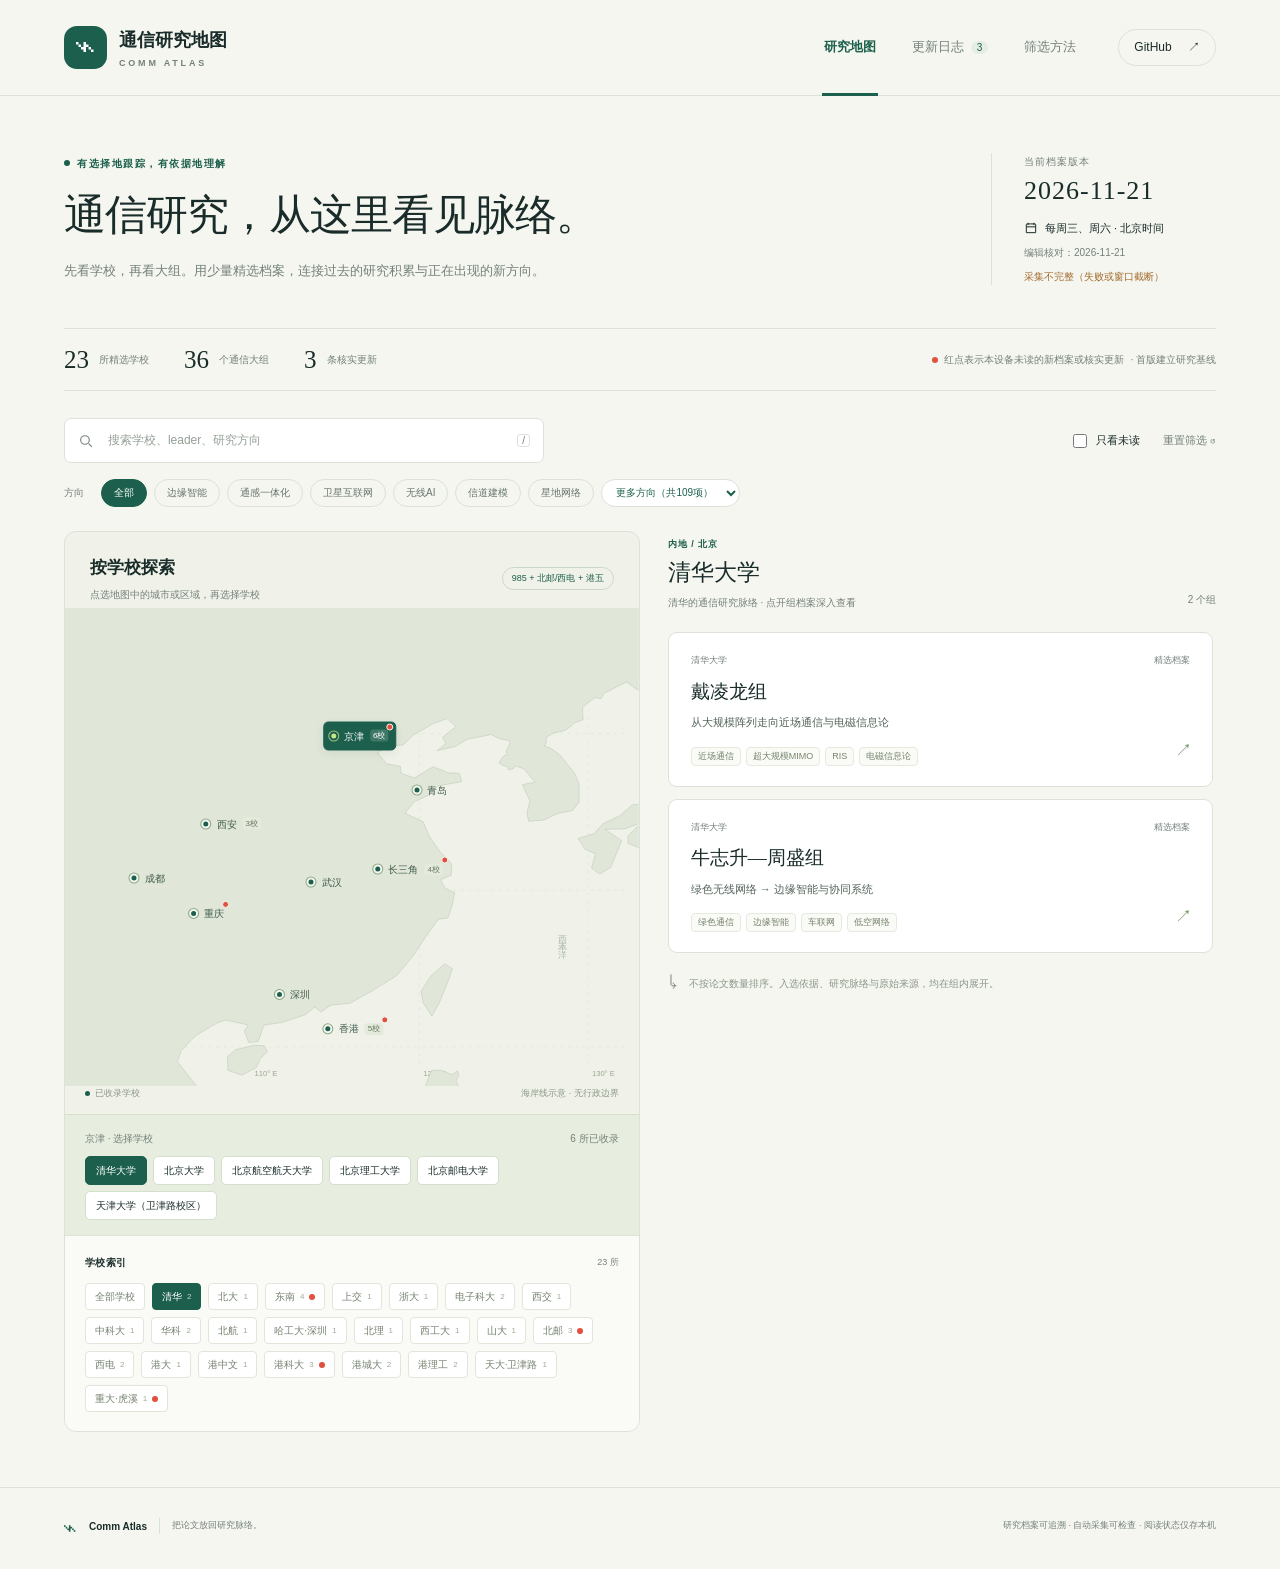
==== commit 3b06916e: "Add Tang antenna group and log verified SiGMA code release" ====
--- a/index.html
+++ b/index.html
@@ -31,7 +31,7 @@
     </div>
   </section>
   <section id="changes-view" class="view reading-view" aria-labelledby="changes-title" hidden><div class="section-intro"><p class="eyebrow">RESEARCH LOG</p><h2 id="changes-title">只看值得关注的变化</h2><p>已核实更新进入组日志并点亮红点。arXiv 自动采集的论文先进入候选池，尚不代表方向发生变化。</p></div><p id="pipeline-status" class="pipeline-status"></p><div id="updates-feed"></div><details class="candidate-section"><summary><span>arXiv 待核实候选</span><span id="candidate-count">0 篇</span></summary><p class="muted">仅命中作者及通信相关关键词。归属、贡献与研究方向仍需结合论文和组官网复核，不计为核实更新。</p><div id="candidate-list"></div></details></section>
-  <section id="method-view" class="view reading-view" aria-labelledby="method-title" hidden><div class="section-intro"><p class="eyebrow">EDITORIAL PRINCIPLES</p><h2 id="method-title">少而准，比全而杂更有用。</h2><p>这是一个有取舍、可纠正的研究观察名单，不是学者排名，也不是对未收录团队的评价。</p></div><div class="method-grid"><article class="method-card"><span>01 / 范围</span><h3>先守住学科与学校边界</h3><p>以通信工程为主线，关注无线通信、网络、信息理论及相关信号处理。境内以985为范围，并补充北京邮电大学、西安电子科技大学；香港限港大、港中文、港科大、港城大、港理工。其他学校与境外地区暂不纳入。</p></article><article class="method-card"><span>02 / 入选</span><h3>看积累与团队，而非发文量</h3><p>交叉查看持续的研究主线、稳定团队或实验室、代表性贡献和同行认可。个人荣誉只是证据之一；不因单篇热点论文或论文数量直接入选。</p></article><article class="method-card"><span>03 / 归纳</span><h3>明确区分事实与跟踪问题</h3><p>“过去积累”和“当前方向”由公开来源支持。“下一步看什么”是编辑提出的观察问题，不代表团队已公布的未来计划。每个档案保留可回溯的原始链接。</p></article><article class="method-card"><span>04 / 更新</span><h3>先采集，再核实，最后归纳</h3><p>每周三、周六检索arXiv候选。作者重名、归属不明和仅更新版本的论文不能直接变成方向结论；核实后才进入研究日志并产生红点。</p></article><article class="method-card"><span>05 / 阅读</span><h3>让变化先被看见</h3><p>本轮更新标签比较档案发布版本；红点表示这台设备尚未读过的新档案或核实更新。打开组档案即可标为已读。阅读状态仅保存在当前浏览器。</p></article><article class="method-card"><span>06 / 边界</span><h3>保留不确定性与空白</h3><p>首版是精选基线，不声称穷尽全部符合条件的大组。未收录学校不等于没有好团队。合作论文不等于同一团队，预印本也不等于已通过同行评审。</p></article></div><div class="map-credit">地图海岸线：Natural Earth，1:110m land，公有领域。地图仅用于研究机构的位置示意，不表示行政边界。<a href="data/coverage.json" target="_blank" rel="noopener noreferrer">查看46所学校的范围盘点 ↗</a><a href="https://www.naturalearthdata.com/about/terms-of-use/" target="_blank" rel="noopener noreferrer">数据说明 ↗</a><a href="https://www.openstreetmap.org/way/48165383" target="_blank" rel="noopener noreferrer">天大校区点位：© OpenStreetMap contributors ↗</a></div></section>
+  <section id="method-view" class="view reading-view" aria-labelledby="method-title" hidden><div class="section-intro"><p class="eyebrow">EDITORIAL PRINCIPLES</p><h2 id="method-title">少而准，比全而杂更有用。</h2><p>这是一个有取舍、可纠正的研究观察名单，不是学者排名，也不是对未收录团队的评价。</p></div><div class="method-grid"><article class="method-card"><span>01 / 范围</span><h3>先守住学科与学校边界</h3><p>以通信工程为主线，关注无线通信、网络、信息理论及相关信号处理。境内以985为范围，并补充北京邮电大学、西安电子科技大学；香港限港大、港中文、港科大、港城大、港理工。其他学校与境外地区暂不纳入。</p></article><article class="method-card"><span>02 / 入选</span><h3>看积累与团队，而非发文量</h3><p>交叉查看持续的研究主线、稳定团队或实验室、代表性贡献和同行认可。个人荣誉只是证据之一；不因单篇热点论文或论文数量直接入选。</p></article><article class="method-card"><span>03 / 归纳</span><h3>明确区分事实与跟踪问题</h3><p>“过去积累”和“当前方向”由公开来源支持。“下一步看什么”是编辑提出的观察问题，不代表团队已公布的未来计划。每个档案保留可回溯的原始链接。</p></article><article class="method-card"><span>04 / 更新</span><h3>先采集，再核实，最后归纳</h3><p>每周三、周六检索arXiv候选。作者重名、归属不明和仅更新版本的论文不能直接变成方向结论；核实后才进入研究日志并产生红点。</p></article><article class="method-card"><span>05 / 阅读</span><h3>让变化先被看见</h3><p>本轮更新标签比较档案发布版本；红点表示这台设备尚未读过的新档案或核实更新。打开组档案即可标为已读。阅读状态仅保存在当前浏览器。</p></article><article class="method-card"><span>06 / 边界</span><h3>保留不确定性与空白</h3><p>首版是精选基线，不声称穷尽全部符合条件的大组。未收录学校不等于没有好团队。合作论文不等于同一团队，预印本也不等于已通过同行评审。</p></article></div><div class="map-credit">地图海岸线：Natural Earth，1:110m land，公有领域。地图仅用于研究机构的位置示意，不表示行政边界。<a href="data/coverage.json" target="_blank" rel="noopener noreferrer">查看46所学校的范围盘点 ↗</a><a href="https://www.naturalearthdata.com/about/terms-of-use/" target="_blank" rel="noopener noreferrer">数据说明 ↗</a><a href="https://www.openstreetmap.org/way/48165383" target="_blank" rel="noopener noreferrer">天大校区点位：© OpenStreetMap contributors ↗</a><a href="https://www.openstreetmap.org/way/239537195" target="_blank" rel="noopener noreferrer">重大校区点位：© OpenStreetMap contributors ↗</a></div></section>
   <div id="load-error" class="error-state" hidden><h2>研究档案暂时未能读取</h2><p>请刷新页面，或通过 GitHub 项目查看数据文件。</p><button type="button" id="retry-load">重新读取</button></div>
 </main>
 <footer class="footer"><div><span class="footer-mark">⌁</span><strong>Comm Atlas</strong><span>把论文放回研究脉络。</span></div><p>研究档案可追溯 · 自动采集可检查 · 阅读状态仅存本机</p></footer>
--- a/styles.css
+++ b/styles.css
@@ -3,3 +3,5 @@
 .pipeline-status{font-size:10px;line-height:1.9;color:var(--muted);border:1px solid var(--line);background:#edf2e5;border-radius:6px;padding:12px 15px;margin:0 0 28px}.log-sources{font-size:10px;line-height:1.9;margin-top:8px}.log-sources a{text-decoration:underline;text-underline-offset:3px}@media(max-width:1050px){.scope-badge{max-width:140px;white-space:normal;text-align:center;line-height:1.5}}@media(max-width:760px){.scope-badge{max-width:150px}.pipeline-status{font-size:9px}.map-pin b{font-size:9px}}
 .pin-shenzhen{transform:translate(-100%,-90%)}.pin-hongkong{transform:translate(-5%,15%)}
 .topic-select{max-width:210px;border:1px solid var(--line);border-radius:99px;color:var(--green);background:var(--paper);padding:4px 10px;font:inherit;font-size:10px;min-height:28px;cursor:pointer}.topic-select:focus-visible{outline:3px solid #9dbc73;outline-offset:4px}@media(max-width:760px){.topic-select{max-width:190px;font-size:9px}}
+
+.pin-重庆{transform:translate(-10%,10%)}
